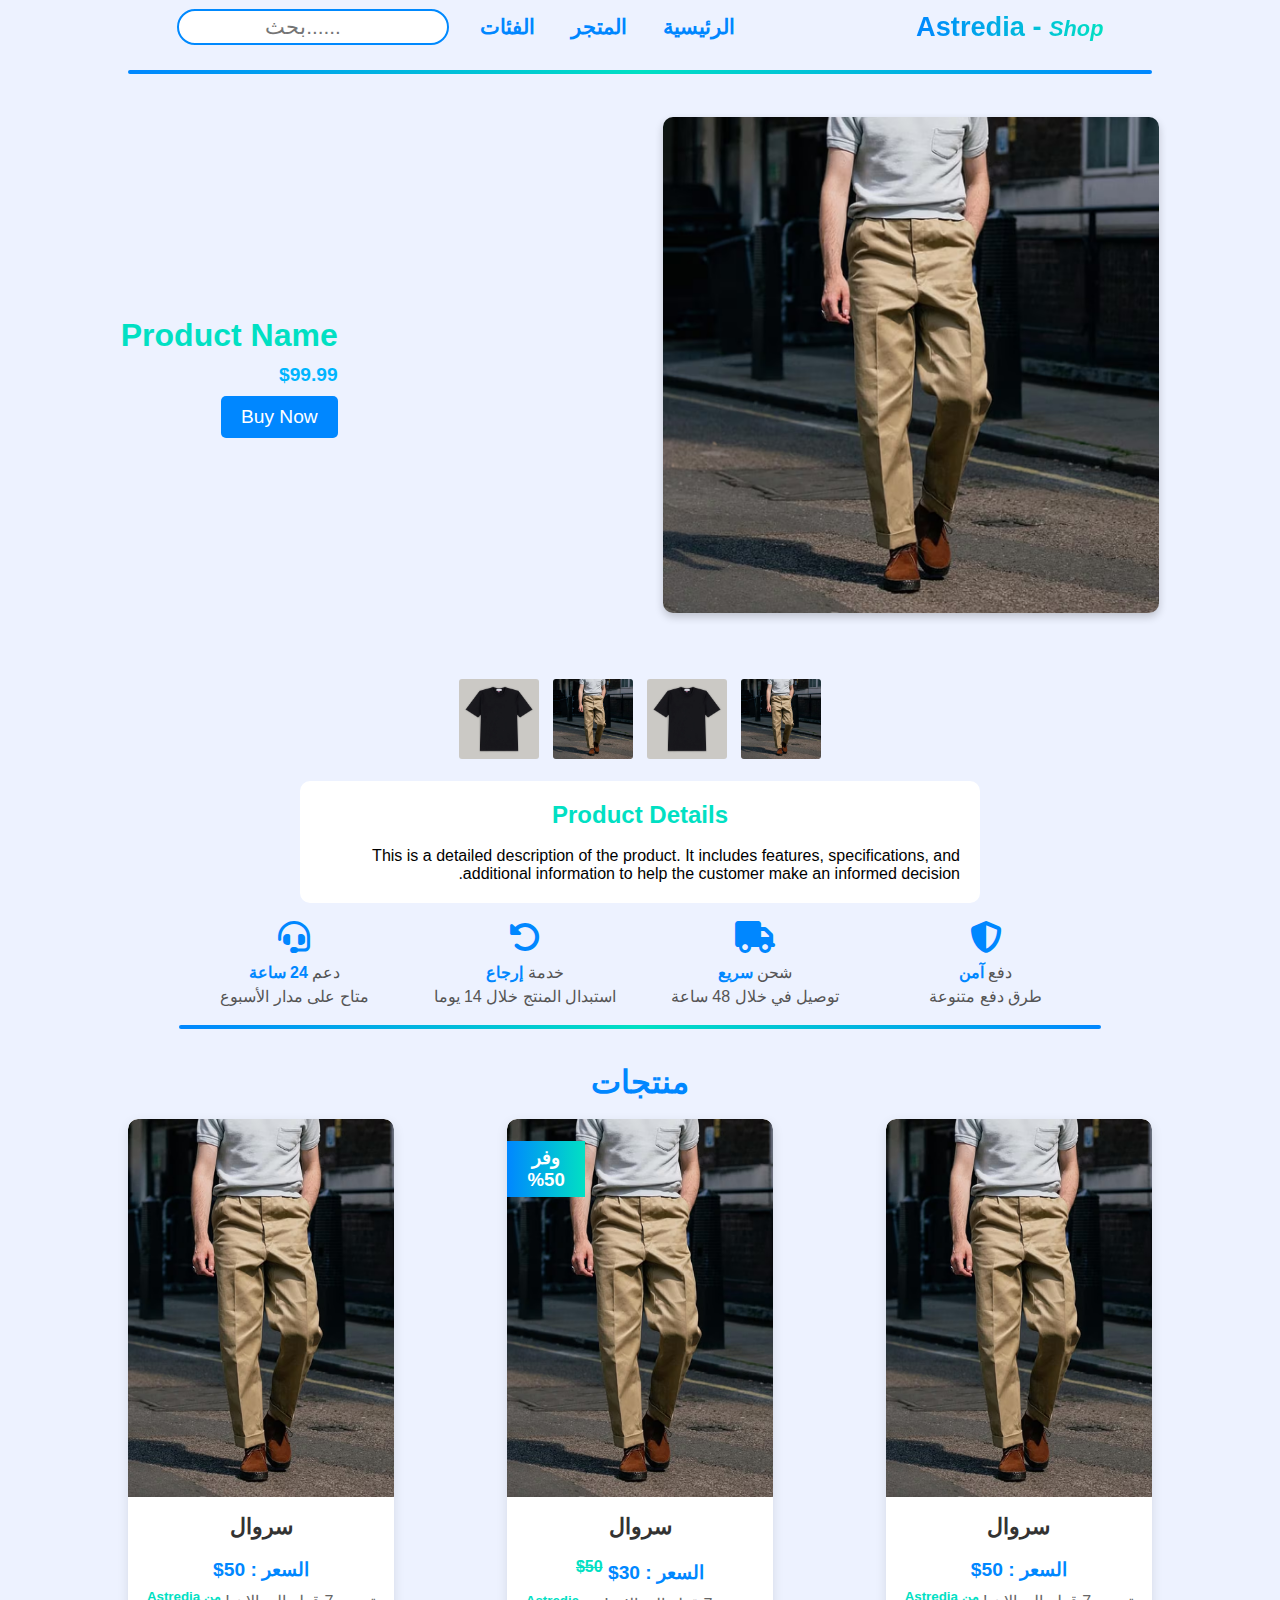
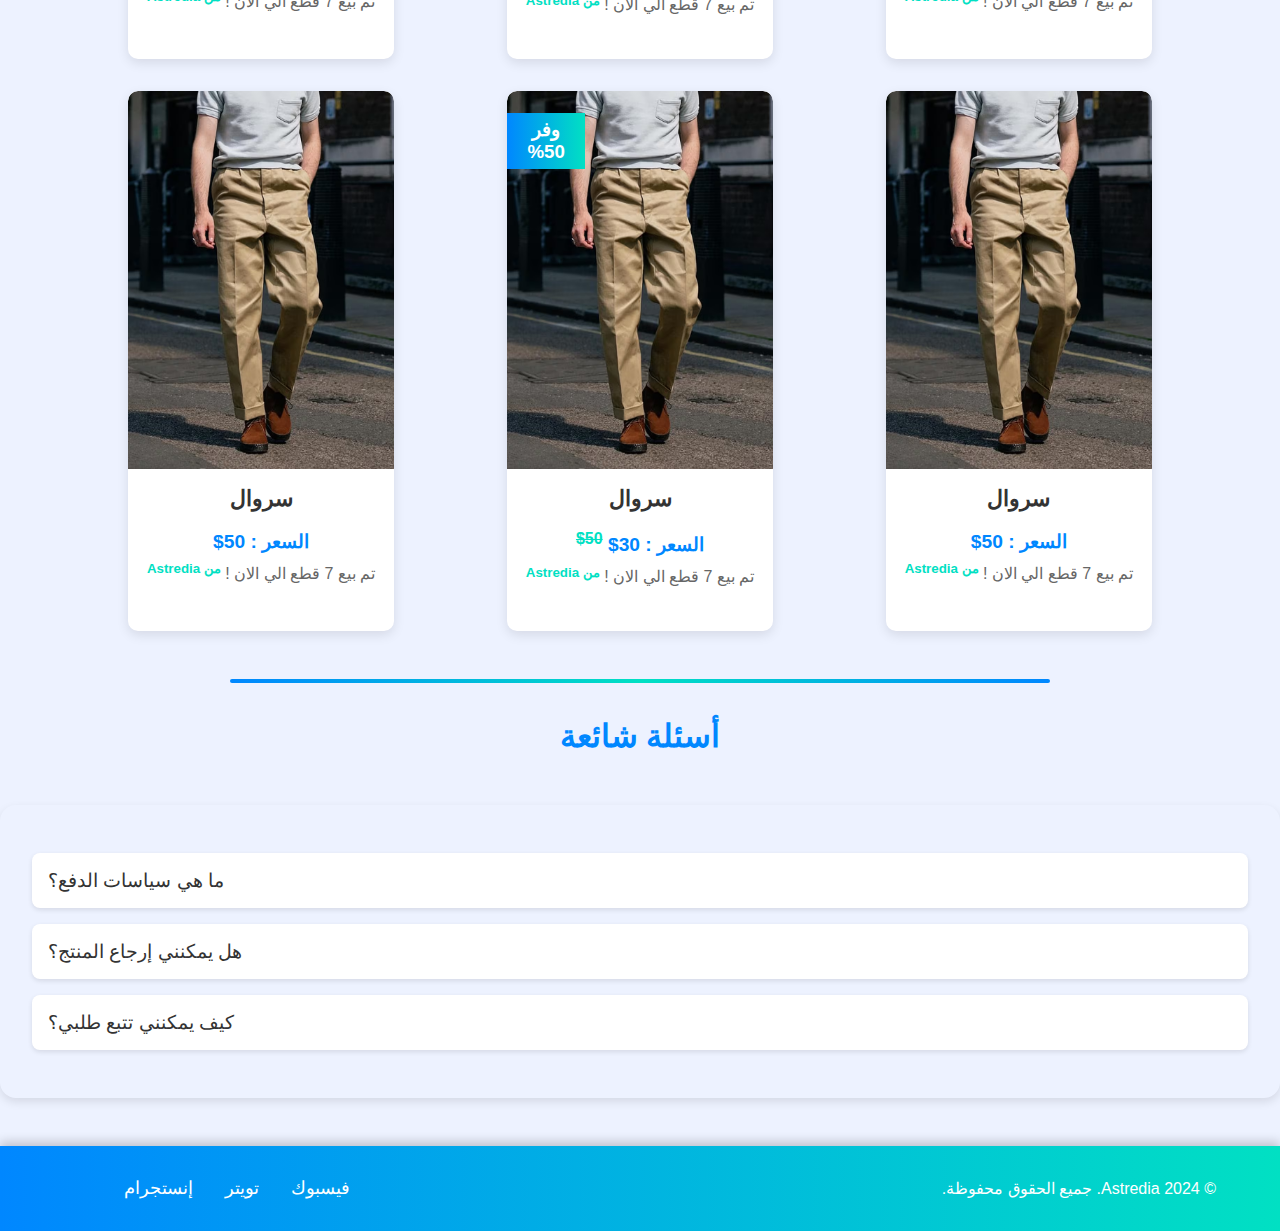
==== pages/product.html @ 1df5eb30 "no thing yet" ====
<!DOCTYPE html>
<html lang="en">

<head>
    <meta charset="UTF-8">
    <meta name="viewport" content="width=device-width, initial-scale=1.0">
    <title>Astredia - الرئيسية</title>
    <link rel="stylesheet" href="../css/product.css">
    <link rel="stylesheet" href="../css/styles.css">
    <link rel="shortcut icon" href="../imgs/logo.png" type="image/x-icon">
    <link rel="stylesheet" href="../lib/awesome/css/all.min.css">
    <style>
        .container {
            position: relative;
            width: 100%;
            height: 400px;
            background-image: url('imgs/hero/1.jpg');
            /* استبدل الرابط بصورة خاصة بك */
            background-size: cover;
            background-position: center;
        }

        .overlay {
            position: absolute;
            top: 0;
            left: 0;
            right: 0;
            bottom: 0;
            background-color: rgba(0, 0, 0, 0.5);
            /* تغطية داكنة لإظهار النص */
            display: flex;
            justify-content: center;
            align-items: center;
            text-align: center;
            color: white;
        }

        .content {
            max-width: 80%;
        }

        .content h2 {
            font-size: 2rem;
            margin-bottom: 1rem;
            font-weight: bold;
        }

        .content p {
            font-size: 1rem;
            margin-bottom: 1.5rem;
        }

        .btn-shop {
            padding: 12px 30px;
            background-color: #0087ff;
            color: white;
            text-transform: uppercase;
            font-weight: 600;
            border: none;
            border-radius: 25px;
            cursor: pointer;
            transition: background-color 0.3s ease;
        }

        .btn-shop:hover {
            background-color: #01e0c3;
        }

        /* Responsive for smaller screens */
        @media (max-width: 768px) {
            .container {
                height: 300px;
                margin-top: 40px;
            }

            .content h2 {
                font-size: 1.5rem;
            }

            .content p {
                font-size: 0.9rem;
            }
        }
    </style>
</head>

<body>
    <section class="nav-bar">
        <div class="logo-header">
            <h1 class="primary-text"><b>Astredia</b> - <i><span>Shop</span></i></h1>
        </div>
        <div class="nav-links">
            <ul>
                <li><a href="#"><b>الرئيسية</b></a></li>
                <li><a href="#"><b>المتجر</b></a></li>
                <li class="li-category">
                    <a href="#categories"><b>الفئات</b></a>
                    <ul class="dropdown">
                        <li><a href="#">رجال</a></li>
                        <li><a href="#">نساء</a></li>
                    </ul>
                </li>
            </ul>
            <form action="#" method="get">
                <input type="search" name="search" class="search" placeholder="بحث......">
            </form>
        </div>
        <hr class="hr-header">
    </section>
    <br>


    <section class="product-page">
        <!-- Hero Section -->
        <div class="hero-section">
            <div class="main-image-container">
                <img src="stores/Astredia/1.avif" alt="Main Product Image" class="main-image" />
            </div>
            <div class="product-info">
                <h1 class="product-title">Product Name</h1>
                <p class="product-price">$99.99</p>
                <button class="buy-now-btn">Buy Now</button>
            </div>
        </div>

        <section class="product-gallery">

            <div class="thumbnail-container">
                <img src="stores/Astredia/1.avif" alt="Thumbnail 1" class="thumbnail" />
                <img src="stores/Astredia/2.webp" alt="Thumbnail 2" class="thumbnail" />
                <img src="stores/Astredia/1.avif" alt="Thumbnail 3" class="thumbnail" />
                <img src="stores/Astredia/2.webp" alt="Thumbnail 4" class="thumbnail" />
            </div>
        </section>

        <!-- Details Section -->
        <div class="details-section">
            <h2>Product Details</h2>
            <br>
            <p>
                This is a detailed description of the product. It includes features,
                specifications, and additional information to help the customer make an
                informed decision.
            </p>
        </div>

    </section>


    <br>

    <section class="features-bar">
        <div class="feature-item">
            <i class="fas fa-headset"></i>
            <p>دعم <strong>24 ساعة</strong><br>متاح على مدار الأسبوع </p>
        </div>
        <div class="feature-item">
            <i class="fas fa-undo-alt"></i>
            <p>خدمة <strong>إرجاع </strong><br>استبدال المنتج خلال 14 يوما </p>
        </div>
        <div class="feature-item">
            <i class="fas fa-truck"></i>
            <p>شحن <strong>سريع</strong><br>توصيل في خلال 48 ساعة</p>
        </div>
        <div class="feature-item">
            <i class="fas fa-shield-alt"></i>
            <p>دفع <strong>آمن</strong><br>طرق دفع متنوعة </p>
        </div>
        <br>
        <hr class="hr-header">
    </section>
    <br>
    <div class="heading">
        <h1 class="secondary-text">منتجات</h1>
    </div>
    <br>

    <section class="products">
        <div class="product">
            <div class="product-img">
                <img src="stores/Astredia/1.avif" alt="" srcset="">
            </div>
            <div class="product-detiles">
                <h2><a href="#">سروال</a></h2>
                <br>
                <h3>السعر : 50$</h3>
                <p>تم بيع 7 قطع الي الان ! <strong><sup><a href="#">من Astredia</a></sup></strong></p>
            </div>
        </div>
        <div class="product">
            <div class="product-img">
                <div class="discount">
                    <h3>وفر 50%</h3>
                </div>
                <img src="stores/Astredia/1.avif" alt="" srcset="">
            </div>
            <div class="product-detiles">
                <h2><a href="">سروال</a></h2>
                <br>
                <h3>السعر : 30$ <sup><del>50$</del></sup></h3>
                <p>تم بيع 7 قطع الي الان ! <strong><sup><a href="#">من Astredia</a></sup></strong></p>
            </div>
        </div>
        <div class="product">
            <div class="product-img">
                <img src="stores/Astredia/1.avif" alt="" srcset="">
            </div>
            <div class="product-detiles">
                <h2><a href="">سروال</a></h2>
                <br>
                <h3>السعر : 50$</h3>
                <p>تم بيع 7 قطع الي الان ! <strong><sup><a href="#">من Astredia</a></sup></strong></p>
            </div>
        </div>
        <div class="product">
            <div class="product-img">
                <img src="stores/Astredia/1.avif" alt="" srcset="">
            </div>
            <div class="product-detiles">
                <h2><a href="">سروال</a></h2>
                <br>
                <h3>السعر : 50$</h3>
                <p>تم بيع 7 قطع الي الان ! <strong><sup><a href="#">من Astredia</a></sup></strong></p>
            </div>
        </div>
        <div class="product">
            <div class="product-img">
                <div class="discount">
                    <h3>وفر 50%</h3>
                </div>
                <img src="stores/Astredia/1.avif" alt="" srcset="">
            </div>
            <div class="product-detiles">
                <h2><a href="">سروال</a></h2>
                <br>
                <h3>السعر : 30$ <sup><del>50$</del></sup></h3>
                <p>تم بيع 7 قطع الي الان ! <strong><sup><a href="#">من Astredia</a></sup></strong></p>
            </div>
        </div>
        <div class="product">
            <div class="product-img">
                <img src="stores/Astredia/1.avif" alt="" srcset="">
            </div>
            <div class="product-detiles">
                <h2><a href="">سروال</a></h2>
                <br>
                <h3>السعر : 50$</h3>
                <p>تم بيع 7 قطع الي الان ! <strong><sup><a href="#">من Astredia</a></sup></strong></p>
            </div>
        </div>
        <hr class="hr-header">
    </section>
    <br>
    <div class="heading">
        <h1 class="secondary-text">أسئلة شائعة</h1>
    </div>
    <br>

    <section class="faq-section">
        <div class="faq-item">
            <button class="faq-question">ما هي سياسات الدفع؟</button>
            <div class="faq-answer">
                <p>نقبل الدفع عبر بطاقات الائتمان، والتحويلات المصرفية، وخدمات الدفع عبر الإنترنت مثل PayPal.</p>
            </div>
        </div>
        <div class="faq-item">
            <button class="faq-question">هل يمكنني إرجاع المنتج؟</button>
            <div class="faq-answer">
                <p>نعم، يمكنك إرجاع المنتج خلال 30 يومًا من تاريخ الشراء بشرط أن يكون في حالته الأصلية.</p>
            </div>
        </div>
        <div class="faq-item">
            <button class="faq-question">كيف يمكنني تتبع طلبي؟</button>
            <div class="faq-answer">
                <p>يمكنك تتبع طلبك من خلال الرابط الذي سيتم إرساله إليك عبر البريد الإلكتروني بعد الشحن.</p>
            </div>
        </div>
    </section>

    <footer class="footer">
        <div class="footer-content">
            <div class="footer-left">
                <p>&copy; 2024 Astredia. جميع الحقوق محفوظة.</p>
            </div>
            <div class="footer-right">
                <a href="#" class="social-icon">فيسبوك</a>
                <a href="#" class="social-icon">تويتر</a>
                <a href="#" class="social-icon">إنستجرام</a>
            </div>
        </div>
    </footer>
    <script>
        // Select main image and thumbnails
        const mainImage = document.querySelector('.main-image');
        const thumbnails = document.querySelectorAll('.thumbnail');

        // Add click event to each thumbnail
        thumbnails.forEach((thumbnail) => {
            thumbnail.addEventListener('click', () => {
                // Update main image source
                mainImage.src = thumbnail.src;

                // Remove active class from all thumbnails
                thumbnails.forEach((thumb) => thumb.classList.remove('active'));

                // Add active class to the clicked thumbnail
                thumbnail.classList.add('active');
            });
        });
    </script>

    <script>

        // JavaScript to toggle the FAQ answers
        const faqQuestions = document.querySelectorAll('.faq-question');

        faqQuestions.forEach(question => {
            question.addEventListener('click', function () {
                const answer = this.nextElementSibling;
                answer.style.display = answer.style.display === 'block' ? 'none' : 'block';
            });
        });

    </script>
</body>

</html>
---- css/product.css ----
/* Hero Section */
.hero-section {
    display: flex;
    justify-content: space-around;
    align-items: center;
    padding: 20px;
    /* background-color: #01e0c3; */
    color: #fff;
    align-content: center;
    margin-top: 25px;
}

.product-main-image {
    max-width: 30%;
    border-radius: 10px;
}

.product-info {
    max-width: 40%;
}

.product-title {
    font-size: 2em;
    margin: 0;
    color: #01e0c3;
}

.product-price {
    font-size: 1.2em;
    font-weight: bold;
    margin: 10px 0;
    color: #00b5fe;
}

.buy-now-btn {
    background-color: #0087ff;
    color: #fff;
    border: none;
    padding: 10px 20px;
    font-size: 1.2em;
    border-radius: 5px;
    cursor: pointer;
    transition: background-color 0.3s;
}

.buy-now-btn:hover {
    background-color: #005bb5;
}

/* Details Section */
.details-section {
    padding: 20px;
    background-color: #fff;
    margin: 0 auto;
    border-radius: 10px;
    /* box-shadow: 0 4px 8px rgba(0, 0, 0, 0.1); */
    width: 50%;
    /* text-align: center; */
    display: flex;
    flex-direction: column;
    flex-wrap: nowrap;
    justify-content: center;
    align-items: center;
}

.details-section h2 {
    color: #01e0c3;
}

/* Reviews Section */
.reviews-section {
    padding: 20px;
    background-color: #fff;
    margin: 20px 0;
    border-radius: 10px;
    box-shadow: 0 4px 8px rgba(0, 0, 0, 0.1);
}

.reviews-section h2 {
    color: #0087ff;
}

.review {
    margin-bottom: 10px;
}

.review span {
    display: block;
    font-size: 0.9em;
    color: #666;
}

/* Related Products Section */
.related-products-section {
    padding: 20px;
    background-color: #01e0c3;
    border-radius: 10px;
    display: flex;
    justify-content: space-around;
}

.related-product {
    text-align: center;
}

.related-product img {
    max-width: 100px;
    border-radius: 10px;
}

.related-product p {
    margin-top: 10px;
    color: #fff;
}


/* Product Gallery */
.product-gallery {
    max-width: 800px;
    margin: 20px auto;
    text-align: center;
  }
  
  .main-image-container {
    position: relative;
    margin-bottom: 20px;
    width: 50%;
  }
  
  .main-image {
    max-width: 80%;
    border-radius: 10px;
    box-shadow: 0 4px 8px rgba(0, 0, 0, 0.2);
  }
  
  .thumbnail-container {
    display: flex;
    justify-content: center;
    gap: 10px;
  }
  
  .thumbnail {
    width: 80px;
    height: 80px;
    border-radius: 5px;
    border: 2px solid transparent;
    cursor: pointer;
    transition: transform 0.3s, border-color 0.3s;
  }
  
  .thumbnail:hover {
    transform: scale(1.1);
    border-color: #0087ff;
  }
  
  .thumbnail.active {
    border-color: #01e0c3;
    transform: scale(1.1);
  }
---- css/styles.css ----
/******* My codes **********/

.primary-text {
    background: linear-gradient(to right, #0087ff, #01e0c3);
    font-size: 1.7em;
    -webkit-background-clip: text;
    -webkit-text-fill-color: transparent;
}

.secondary-text {
    color: #0087ff;
    font-size: 2rem;
    letter-spacing: 10px;
    -webkit-text-stroke-width: thin#0087ff;
}

.a-text {
    color: #0087ff;
    text-decoration: none;
    transition: .4s;
}

.a-text:hover {
    color: #01e0c3;
    text-decoration: none;
    transition: .4s;
}

.a-text a {
    color: #0087ff;
    text-decoration: none;
    transition: .4s;
}

.a-text a:hover {
    color: #01e0c3;
    text-decoration: none;
    transition: .4s;
}

.ul {
    list-style-type: none;
    display: flex;
    direction: rtl;
    /* للتأكد من أن القوائم تظهر من اليمين لليسار */
}

.ul li {
    padding: 0.5vh;
    display: flex;
    align-items: center;
    margin-left: 3vh;
}

.heading {
    text-align: center;
}

@keyframes start {
    0% {
        transform: scale(0);
    }

    50% {
        transform: scale(1.5);
    }

    100% {
        transform: scale(1);
    }
}

.anime-start {
    animation: start 2s;
    /* اسم الحركة والمدة */
}

/******* Contener *****/
* {
    padding: 0;
    margin: 0;
}

body {
    background: #edf2ff;
    font-family: 'Cairo', sans-serif;
    direction: rtl;
    /* يجعل جميع النصوص من اليمين لليسار */

}

.container {
    position: relative;
    width: 100%;
    height: 400px;
    background-image: url('../imgs/hero/1.jpg');
    /* استبدل الرابط بصورة خاصة بك */
    background-size: cover;
    background-position: center;
}

.overlay {
    position: absolute;
    top: 0;
    left: 0;
    right: 0;
    bottom: 0;
    background-color: rgba(0, 0, 0, 0.5);
    /* تغطية داكنة لإظهار النص */
    display: flex;
    justify-content: center;
    align-items: center;
    text-align: center;
    color: white;
}

.content {
    max-width: 80%;
}

.content h2 {
    font-size: 2rem;
    margin-bottom: 1rem;
    font-weight: bold;
}

.content p {
    font-size: 1rem;
    margin-bottom: 1.5rem;
}

.btn-shop {
    padding: 12px 30px;
    background-color: #0087ff;
    color: white;
    text-transform: uppercase;
    font-weight: 600;
    border: none;
    border-radius: 25px;
    cursor: pointer;
    transition: background-color 0.3s ease;
}

.btn-shop:hover {
    background-color: #01e0c3;
}

/************* Nav Bar *********/

.nav-bar {
    width: 100%;
    height: 6vh;
    display: flex;
    flex-direction: row;
    flex-wrap: wrap;
    align-items: center;
    justify-content: space-evenly;

}

.nav-bar .logo-header h1 {
    background: linear-gradient(to right, #0087ff, #01e0c3);
    font-size: 1.7em;
    -webkit-background-clip: text;
    -webkit-text-fill-color: transparent;
}

.nav-bar .logo-header h1 span {
    font-size: 0.8em
}

.nav-links {
    display: flex;
    justify-content: center;
    position: relative;
    width: auto;
    height: 6vh;
    direction: rtl;
    font-size: 1.3rem;
    align-items: center;
}

input.search {
    border: 2px solid #0089fe;
    height: 4vh;
    width: 100%;
    font-size: 1.3rem;
    text-align: center;
    direction: ltr;
    border-radius: 20px;
}

.nav-links ul {
    list-style: none;
    display: flex;
}

.nav-links ul li {
    padding: 0.5vh;
    display: flex;
    align-items: center;
    margin-left: 3vh;
}

.nav-links ul li a {
    color: #0087ff;
    text-decoration: none;
    transition: .4s;
    direction: rtl;
    /* نص من اليمين لليسار */
}

.nav-links ul li a:hover {
    color: #01e0c3;
    text-decoration: none;
    transition: .4s;
}

.nav-links ul .dropdown {
    display: none;
    position: absolute;
    top: 90%;
    /* left: 0; */
    background-color: #ffffff;
    box-shadow: 0 4px 8px rgba(0, 0, 0, 0.1);
    padding: 0.5rem 0;
    z-index: 100;
    transition: .4s;

}

.nav-links ul .dropdown li {
    margin: 0;
    padding: 0.5rem 1rem;
    white-space: nowrap;
}

.nav-links ul .dropdown li a {
    color: #0087ff;
    font-size: 1rem;
}

.nav-links ul .dropdown li a:hover {
    color: #01e0c3;
}

.nav-links ul li:hover .dropdown {
    display: block;
    transition: .4s;
}

.hr-header {
    width: 80%;
    border: none;
    /* إزالة الشكل الافتراضي */
    height: 4px;
    /* ضبط ارتفاع الخط */
    background: linear-gradient(to right, #0087ff, #01e0c3, #0087ff);
    /* إضافة التدرج اللوني */
    border-radius: 2px;
    /* جعل الحواف مستديرة */
    margin: 1rem auto;
}



/************* Hero *********/

.hero {
    width: 70%;
    /* زيادة عرض القسم لتحسين التناسق */
    height: 60vh;
    /* ارتفاع أفضل للمظهر */
    background: #f5f5f5;
    /* لون خلفية خفيف لتحسين التباين */
    display: flex;
    gap: 1rem;
    /* مسافة بين الصور */
    margin: 10px auto;
    /* توسيط القسم */
    align-items: stretch;
    /* جميع العناصر بنفس الارتفاع */
}

/* الصورة الأولى */
.hero-item.hero-large {
    flex: 0 0 45%;
    /* تأخذ 45% من العرض */
    height: 100%;
    /* ارتفاع العنصر بالكامل */
    overflow: hidden;
    /* إخفاء أي جزء زائد من الصورة */
    border-radius: 8px;
    /* زوايا مستديرة */
    box-shadow: 0 4px 8px rgba(0, 0, 0, 0.1);
    /* ظل خفيف */
}

.hero-item.hero-large img {
    width: 100%;
    height: 100%;
    object-fit: cover;
    /* تغطية العنصر بدون تشويه */
}

/* الصور الصغيرة */
.hero-item.hero-small {
    flex: 0 0 55%;
    /* تأخذ 55% من العرض */
    display: flex;
    flex-direction: column;
    justify-content: space-between;
    gap: 1rem;
    /* مسافة بين الصور */
}

.hero-item.hero-small .small-img {
    flex: 1;
    /* كل صورة تأخذ نفس الحجم */
    overflow: hidden;
    border-radius: 8px;
    box-shadow: 0 4px 8px rgba(0, 0, 0, 0.1);
    /* ظل خفيف */
}

.hero-item.hero-small img {
    width: 100%;
    height: 100%;
    object-fit: cover;
    transition: transform 0.3s ease;
    /* تأثير عند التمرير */
}

.hero-item.hero-small img:hover {
    transform: scale(1.05);
    /* تكبير بسيط عند التمرير */
}


/************* Our Advantages *********/

.features-bar {
    width: 90%;
    display: flex;
    flex-direction: row-reverse;
    flex-wrap: wrap;
    justify-content: center;
    align-items: center;
    margin: 0 auto;
}

.feature-item {
    text-align: center;
    width: 20%;
    /* ضبط العرض النسبي لكل ميزة */
    color: #333;
    font-family: 'Cairo', sans-serif;
}

.feature-item i {
    font-size: 2rem;
    /* حجم الأيقونة */
    color: #0087ff;
    margin-bottom: 0.5rem;
}

.feature-item p {
    font-size: 1rem;
    color: #555;
    line-height: 1.5;
}

.feature-item strong {
    color: #0087ff;
}

/************* Categories *********/
.categories-bar {
    width: 90%;
    display: flex;
    flex-direction: row;
    flex-wrap: wrap;
    justify-content: space-evenly;
    align-items: center;
    margin: 0 auto;
    padding: 2rem 0;
}

.category-item {
    width: 15%;
    position: relative;
    text-decoration: none;
    display: flex;
    flex-direction: column;
    align-items: center;
    margin-bottom: 2rem;
    transition: transform 0.3s ease, box-shadow 0.3s ease;
}

.category-item:hover img {
    transform: scale(1.2);
    /* تكبير العنصر عند التحويم */
}

.categories-bar img {
    width: 100%;
    height: 40vh;
    border-radius: 14px;
    object-fit: cover;
    transition: transform 0.3s ease;
}

.category-item h3 {
    font-size: 1.5rem;
    margin-top: 1rem;
    text-decoration: none;

    text-align: center;
}

/************* Products *********/

.products {
    width: 80%;
    display: flex;
    flex-direction: row;
    flex-wrap: wrap;
    align-content: flex-start;
    justify-content: space-between;
    margin: 0 auto;
}

.product {
    width: 26%;
    position: relative;
    height: 60vh;
    /* زيادة الارتفاع ليشمل تفاصيل المنتج */
    margin-bottom: 2rem;
    /* إضافة تباعد بين المنتجات */
    background-color: #fff;
    /* لون خلفية أبيض */
    border-radius: 10px;
    /* حواف مستديرة */
    box-shadow: 0 4px 12px rgba(0, 0, 0, 0.1);
    /* تأثير الظلال */
    transition: transform 0.3s ease, box-shadow 0.3s ease;
    /* تأثير عند التحويم */
    overflow-x: overlay;
}

.product:hover {
    transform: translateY(-10px);
    /* تحريك خفيف عند التحويم */
    box-shadow: 0 6px 20px rgba(0, 0, 0, 0.2);
    /* زيادة الظلال عند التحويم */
}

.product-img {
    width: 100%;
    height: 70%;
    /* تعديل الارتفاع ليناسب الصورة */
    border-top-left-radius: 10px;
    border-top-right-radius: 10px;
    overflow: hidden;
}

.product-img img {
    width: 100%;
    height: 100%;
    object-fit: cover;
    /* يجعل الصورة تغطي العنصر بشكل متناسق */
}

.product-detiles {
    padding: 1rem;
    text-align: center;
}

.product-detiles h2 {
    font-size: 1.4rem;
    color: #333;
    font-weight: bold;
}

.product-detiles h2 a {
    font-size: 1.4rem;
    color: #333;
    font-weight: bold;
    text-decoration: none;
}

.product-detiles h3 {
    font-size: 1.2rem;
    color: #0087ff;
}

.product-detiles p {
    font-size: 1rem;
    color: #666;
    margin-top: 0.5rem;
}

.product-detiles strong {
    color: #01e0c3;
}

.product-detiles strong a {
    color: #01e0c3;
    text-decoration: none;
}

.discount {
    position: absolute;
    color: white;
    top: 4%;
    left: 0%;
    background: linear-gradient(to right, #0087ff, #01e0c3);
    width: 25%;
    text-align: end;
    padding: 6px;
}

del {
    color: #01e0c3;
}

/************* posts *********/

.posts {
    width: 80%;
    display: flex;
    flex-direction: row;
    flex-wrap: wrap;
    align-content: flex-start;
    justify-content: space-between;
    margin: 0 auto;
}

.post {
    width: 26%;
    position: relative;
    height: 60vh;
    /* زيادة الارتفاع ليشمل تفاصيل المنتج */
    margin-bottom: 2rem;
    /* إضافة تباعد بين المنتجات */
    background-color: #fff;
    /* لون خلفية أبيض */
    border-radius: 10px;
    /* حواف مستديرة */
    box-shadow: 0 4px 12px rgba(0, 0, 0, 0.1);
    /* تأثير الظلال */
    transition: transform 0.3s ease, box-shadow 0.3s ease;
    /* تأثير عند التحويم */
}

.post:hover {
    transform: translateY(-10px);
    /* تحريك خفيف عند التحويم */
    box-shadow: 0 6px 20px rgba(0, 0, 0, 0.2);
    /* زيادة الظلال عند التحويم */
}

.post-img {
    width: 100%;
    height: 70%;
    /* تعديل الارتفاع ليناسب الصورة */
    border-top-left-radius: 10px;
    border-top-right-radius: 10px;
    overflow: hidden;
}

.post-img img {
    width: 100%;
    height: 100%;
    object-fit: cover;
    /* يجعل الصورة تغطي العنصر بشكل متناسق */
}

.post-detiles {
    padding: 1rem;
    text-align: center;
}

.post-detiles h2 {
    font-size: 1.4rem;
    color: #333;
    font-weight: bold;
}


.post-detiles p {
    font-size: 1rem;
    color: #666;
    margin-top: 0.5rem;
}



.discount {
    position: absolute;
    color: white;
    top: 4%;
    left: 0%;
    background: linear-gradient(to right, #0087ff, #01e0c3);
    width: 25%;
    text-align: center;
    padding: 6px;
}



/************* FAQ *********/
.reviews-section {
    background-color: #f9f9f9;
    padding: 3rem;
    border-radius: 1rem;
    box-shadow: 0 4px 10px rgba(0, 0, 0, 0.1);
    margin: 2rem 0;
}

.reviews-title {
    font-size: 2.5rem;
    color: #333;
    margin-bottom: 1.5rem;
    text-align: center;
}

.review-item {
    background-color: #fff;
    padding: 1.5rem;
    margin-bottom: 1.5rem;
    border-radius: 0.5rem;
    box-shadow: 0 2px 5px rgba(0, 0, 0, 0.1);
}

.review-header {
    display: flex;
    align-items: center;
    justify-content: space-between;
    margin-bottom: 1rem;
}

.review-stars {
    color: #FFD700;
    /* اللون الذهبي للنجوم */
}

.star {
    font-size: 1.5rem;
}

.review-name {
    font-size: 1.2rem;
    color: #333;
    font-weight: bold;
}

.review-content {
    font-size: 1rem;
    color: #555;
}

.review-content p {
    margin: 0;
}

/************* FAQ *********/

.faq-section {
    padding: 2rem;
    border-radius: 1rem;
    margin: 2rem 0;
    box-shadow: 0 4px 10px rgba(0, 0, 0, 0.1);
}

.faq-item {
    margin: 1rem 0;
}

.faq-question {
    width: 100%;
    text-align: left;
    padding: 1rem;
    font-size: 1.2rem;
    background-color: #fff;
    color: #333;
    border: none;
    cursor: pointer;
    border-radius: 0.5rem;
    box-shadow: 0 2px 5px rgba(0, 0, 0, 0.1);
    transition: background-color 0.3s;
}

.faq-question:hover {
    background-color: #f1f1f1;
}

.faq-answer {
    display: none;
    padding: 1rem;
    background-color: #f4f4f4;
    border-radius: 0.5rem;
    margin-top: 0.5rem;
}

.faq-answer p {
    color: #555;
}



/************* Footer *********/
.footer {
    background: linear-gradient(to right, #0087ff, #01e0c3);
    color: #fff;
    padding: 2rem 5%;
    text-align: center;
    position: relative;
    margin-top: 3rem;
    box-shadow: 0 -4px 10px rgba(0, 0, 0, 0.2);
}

.footer .footer-content {
    display: flex;
    justify-content: space-between;
    align-items: center;
    flex-wrap: wrap;
}

.footer-left {
    font-size: 1rem;
}

.footer-right {
    display: flex;
    justify-content: center;
    width: 30%;
}

.social-icon {
    color: #fff;
    font-size: 1.1rem;
    margin: 0 1rem;
    text-decoration: none;
    transition: color 0.3s;
}

.social-icon:hover {
    color: #FFC270;
}

/************* Responsive Design *********/
/******* تحسين التصميم المتجاوب *********/
@media (max-width: 1024px) {
    .hero {
        flex-direction: column;
    }

    .product,
    .post {
        flex: 1 1 calc(50% - 1rem);
        max-width: calc(50% - 1rem);
    }

    .category-item,
    .feature-item {
        flex: 1 1 calc(33.33% - 1rem);
        max-width: calc(33.33% - 1rem);
    }
}

@media (max-width: 768px) {
    .container {
        height: 300px;
        margin-top: 40px;
    }

    .content h2 {
        font-size: 1.5rem;
    }

    .content p {
        font-size: 0.9rem;
    }

    .product,
    .post {
        flex: 1 1 100%;
        max-width: 45%;
    }

    .category-item,
    .feature-item {
        flex: 1 1 50%;
        max-width: 45%;
    }

    .footer-content {
        flex-direction: column;
        align-items: center;
    }
}

@media (max-width: 480px) {

    .category-item,
    .feature-item,
    .product,
    .post {
        flex: 1 1 100%;
        max-width: 100%;
    }
}
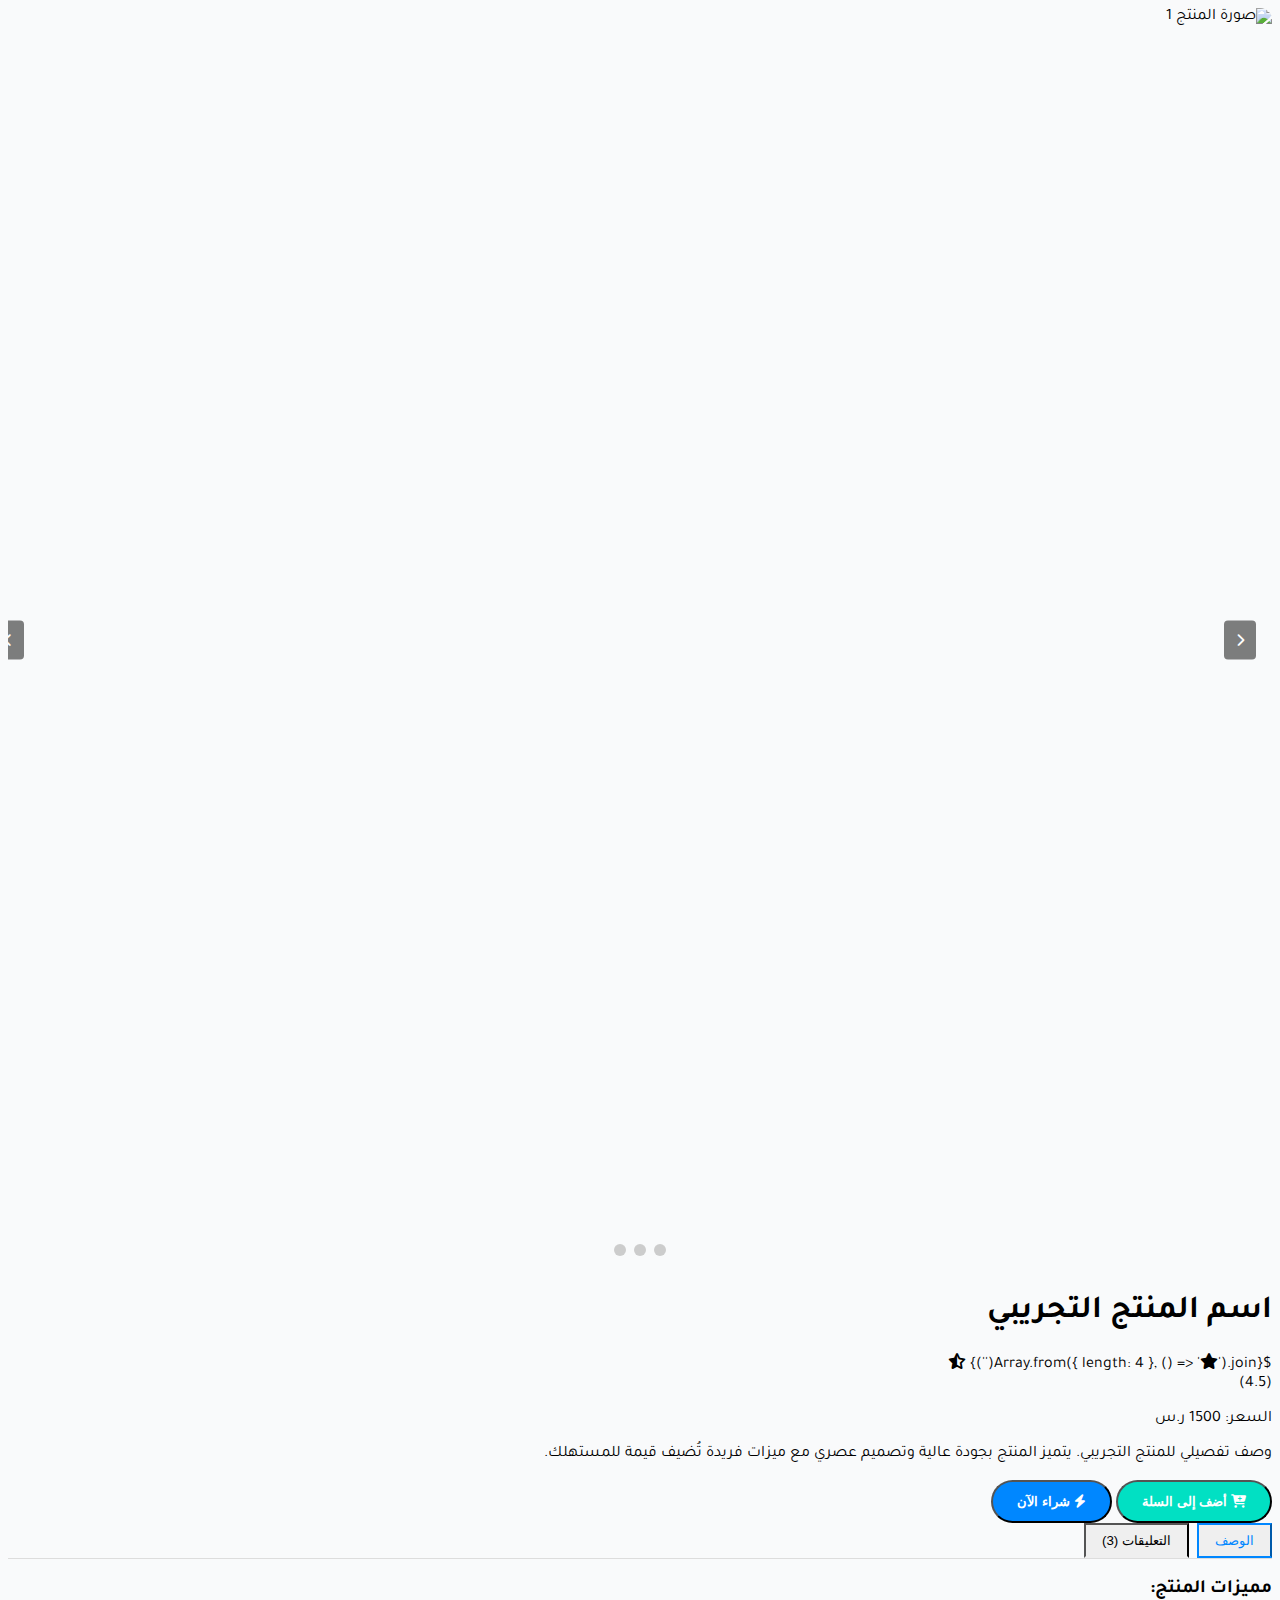
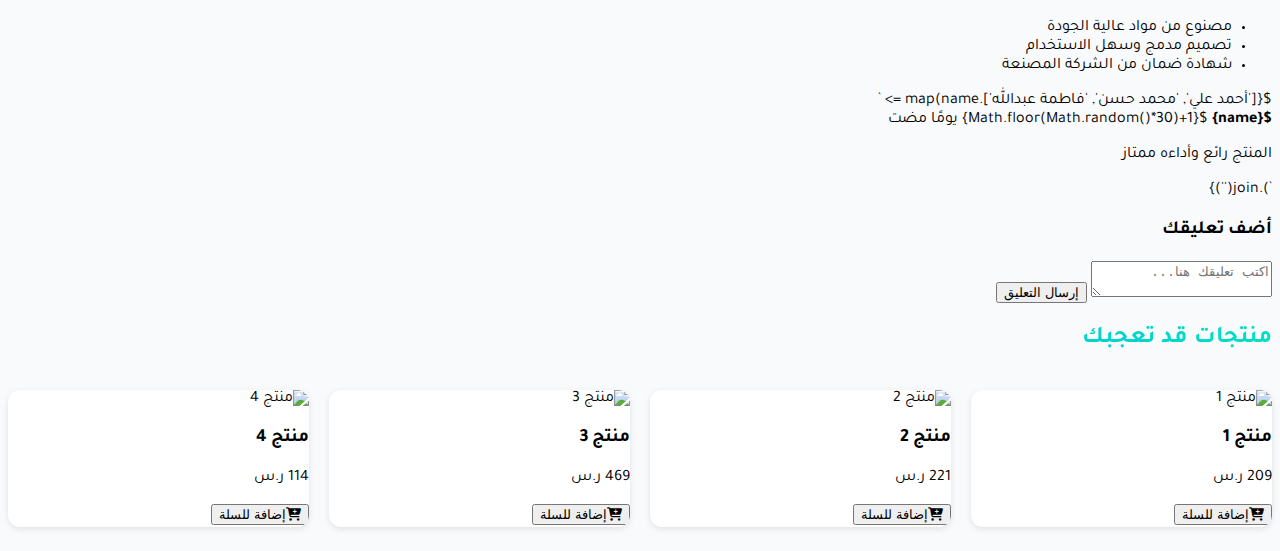
==== commit 25262c8b: "added some pages" ====
--- a/pages/product.html
+++ b/pages/product.html
@@ -1,327 +1,445 @@
 <!DOCTYPE html>
-<html lang="en">
-
+<html lang="ar" dir="rtl">
 <head>
-    <meta charset="UTF-8">
-    <meta name="viewport" content="width=device-width, initial-scale=1.0">
-    <title>Astredia - الرئيسية</title>
-    <link rel="stylesheet" href="../css/product.css">
-    <link rel="stylesheet" href="../css/styles.css">
-    <link rel="shortcut icon" href="../imgs/logo.png" type="image/x-icon">
-    <link rel="stylesheet" href="../lib/awesome/css/all.min.css">
-    <style>
-        .container {
-            position: relative;
-            width: 100%;
-            height: 400px;
-            background-image: url('imgs/hero/1.jpg');
-            /* استبدل الرابط بصورة خاصة بك */
-            background-size: cover;
-            background-position: center;
-        }
-
-        .overlay {
-            position: absolute;
-            top: 0;
-            left: 0;
-            right: 0;
-            bottom: 0;
-            background-color: rgba(0, 0, 0, 0.5);
-            /* تغطية داكنة لإظهار النص */
-            display: flex;
-            justify-content: center;
-            align-items: center;
-            text-align: center;
-            color: white;
-        }
-
-        .content {
-            max-width: 80%;
-        }
-
-        .content h2 {
-            font-size: 2rem;
-            margin-bottom: 1rem;
-            font-weight: bold;
-        }
-
-        .content p {
-            font-size: 1rem;
-            margin-bottom: 1.5rem;
-        }
-
-        .btn-shop {
-            padding: 12px 30px;
-            background-color: #0087ff;
-            color: white;
-            text-transform: uppercase;
-            font-weight: 600;
-            border: none;
-            border-radius: 25px;
-            cursor: pointer;
-            transition: background-color 0.3s ease;
-        }
-
-        .btn-shop:hover {
-            background-color: #01e0c3;
-        }
-
-        /* Responsive for smaller screens */
-        @media (max-width: 768px) {
-            .container {
-                height: 300px;
-                margin-top: 40px;
-            }
-
-            .content h2 {
-                font-size: 1.5rem;
-            }
-
-            .content p {
-                font-size: 0.9rem;
-            }
-        }
-    </style>
+  <meta charset="UTF-8">
+  <meta name="viewport" content="width=device-width, initial-scale=1.0">
+  <title>تفاصيل المنتج - متجر نكسا</title>
+  
+  <!-- الروابط الخارجية -->
+  <script src="https://cdn.tailwindcss.com"></script>
+  <link href="https://fonts.googleapis.com/css2?family=Tajawal:wght@300;400;500;700&display=swap" rel="stylesheet">
+  <link rel="stylesheet" href="https://cdnjs.cloudflare.com/ajax/libs/font-awesome/6.4.0/css/all.min.css">
+  <link rel="stylesheet" href="https://unpkg.com/aos@next/dist/aos.css" />
+  <script src="https://code.jquery.com/jquery-3.7.1.min.js"></script>
+  
+  <style>
+    :root {
+      --primary-color: #0087ff;
+      --secondary-color: #01e0c3;
+      --accent-color: #ffd700;
+    }
+    body {
+      font-family: 'Tajawal', sans-serif;
+      scroll-behavior: smooth;
+      background-color: #f9fafb;
+    }
+    .gradient-text {
+      background: linear-gradient(45deg, var(--primary-color), var(--secondary-color));
+      -webkit-background-clip: text;
+      -webkit-text-fill-color: transparent;
+    }
+    /* سلايدر الصور */
+    .slider-container {
+      position: relative;
+      overflow: hidden;
+      border-radius: 0.75rem;
+      aspect-ratio: 1/1;
+    }
+    .slider-images {
+      display: flex;
+      transition: transform 0.5s ease;
+      height: 100%;
+    }
+    .slider-images img {
+      min-width: 100%;
+      object-fit: cover;
+    }
+    .slider-nav {
+      position: absolute;
+      top: 50%;
+      width: 100%;
+      display: flex;
+      justify-content: space-between;
+      padding: 0 1rem;
+      transform: translateY(-50%);
+    }
+    .slider-nav button {
+      background: rgba(0, 0, 0, 0.5);
+      color: #fff;
+      border: none;
+      padding: 0.75rem;
+      cursor: pointer;
+      border-radius: 4px;
+    }
+    /* نقاط الدليل (الدوتس) */
+    .slider-dots {
+      position: absolute;
+      bottom: 1rem;
+      left: 50%;
+      transform: translateX(-50%);
+      display: flex;
+      gap: 0.5rem;
+    }
+    .slider-dots button {
+      width: 0.75rem;
+      height: 0.75rem;
+      border-radius: 50%;
+      background: #ccc;
+      border: none;
+      cursor: pointer;
+    }
+    .slider-dots button.active {
+      background: #fff;
+    }
+    /* تفاصيل المنتج */
+    .product-details {
+      padding: 1.5rem;
+    }
+    .product-details h1 {
+      font-size: 2rem;
+      font-weight: 700;
+      margin-bottom: 1rem;
+    }
+    .product-details .price {
+      font-size: 1.25rem;
+      font-weight: 700;
+      color: var(--primary-color);
+      margin-bottom: 1rem;
+    }
+    /* أزرار الإجراءات */
+    .action-btn {
+      padding: 0.75rem 1.5rem;
+      border-radius: 9999px;
+      font-weight: 600;
+      transition: background 0.3s ease;
+    }
+    .btn-quick {
+      background: var(--secondary-color);
+      color: #fff;
+    }
+    .btn-quick:hover {
+      background: #00c7ad;
+    }
+    .btn-buy {
+      background: var(--primary-color);
+      color: #fff;
+    }
+    .btn-buy:hover {
+      background: #0073d6;
+    }
+    /* تبويبات الوصف والتعليقات */
+    .tabs {
+      display: flex;
+      gap: 0.5rem;
+      border-bottom: 1px solid #ddd;
+    }
+    .tab-btn {
+      padding: 0.5rem 1rem;
+      border-bottom: 2px solid transparent;
+      cursor: pointer;
+      transition: border-color 0.3s ease;
+    }
+    .tab-btn.active {
+      border-color: var(--primary-color);
+      color: var(--primary-color);
+    }
+    .tab-content {
+      margin-top: 1rem;
+    }
+    /* قسم المنتجات الأخرى */
+    .products-grid {
+      display: grid;
+      grid-template-columns: repeat(auto-fit, minmax(250px, 1fr));
+      gap: 20px;
+      padding: 1rem 0;
+    }
+    .product-card {
+      background: #fff;
+      border-radius: 12px;
+      box-shadow: 0 2px 6px rgba(0,0,0,0.1);
+      overflow: hidden;
+      transition: transform 0.3s ease, box-shadow 0.3s ease;
+    }
+    .product-card:hover {
+      transform: scale(1.02);
+      box-shadow: 0 4px 12px rgba(0,0,0,0.15);
+    }
+    .product-card img {
+      width: 100%;
+      height: 200px;
+      object-fit: cover;
+    }
+    .product-card .details {
+      padding: 1rem;
+    }
+    .product-card .details h3 {
+      font-size: 1.125rem;
+      font-weight: 700;
+      margin-bottom: 0.5rem;
+    }
+    .product-card .details .price {
+      color: var(--primary-color);
+      font-weight: 700;
+      font-size: 1.125rem;
+    }
+    /* قسم التعليقات */
+    .comments-section {
+      margin-top: 2rem;
+    }
+    .comments-section h2 {
+      font-size: 1.75rem;
+      font-weight: 700;
+      margin-bottom: 1rem;
+    }
+    .comment {
+      border-bottom: 1px solid #eee;
+      padding: 1rem 0;
+    }
+    .comment:last-child {
+      border-bottom: none;
+    }
+    .comment p {
+      margin: 0.5rem 0;
+    }
+    .comment-form textarea {
+      width: 100%;
+      padding: 0.75rem;
+      border: 1px solid #ddd;
+      border-radius: 8px;
+      resize: vertical;
+    }
+    .comment-form button {
+      padding: 0.75rem;
+      border: 1px solid #ddd;
+      border-radius: 8px;
+      background: var(--primary-color);
+      color: #fff;
+      cursor: pointer;
+      transition: background 0.3s ease;
+    }
+    .comment-form button:hover {
+      background: #0073d6;
+    }
+  </style>
 </head>
-
-<body>
-    <section class="nav-bar">
-        <div class="logo-header">
-            <h1 class="primary-text"><b>Astredia</b> - <i><span>Shop</span></i></h1>
+<body class="bg-gray-50">
+  <!-- محتوى صفحة تفاصيل المنتج -->
+  <main class="pt-32 pb-12">
+    <div class="container mx-auto px-4">
+      <div class="bg-white rounded-xl shadow-lg overflow-hidden">
+        <div class="flex flex-col lg:flex-row">
+          <!-- قسم الصور (سلايدر الصور) -->
+          <div class="lg:w-1/2 p-4">
+            <div class="slider-container">
+              <div id="sliderImages" class="slider-images">
+                <img src="https://picsum.photos/600/600?random=1" loading="lazy" alt="صورة المنتج 1">
+                <img src="https://picsum.photos/600/600?random=2" loading="lazy" alt="صورة المنتج 2">
+                <img src="https://picsum.photos/600/600?random=3" loading="lazy" alt="صورة المنتج 3">
+              </div>
+              <div class="slider-nav absolute top-1/2 w-full flex justify-between px-4 -translate-y-1/2">
+                <button onclick="prevSlide()" aria-label="الصورة السابقة">
+                  <i class="fas fa-chevron-right"></i>
+                </button>
+                <button onclick="nextSlide()" aria-label="الصورة التالية">
+                  <i class="fas fa-chevron-left"></i>
+                </button>
+              </div>
+              <div class="slider-dots absolute bottom-4 left-1/2 -translate-x-1/2 flex gap-2">
+                <!-- نقاط الدليل سيتم توليدها بواسطة JS -->
+              </div>
+            </div>
+          </div>
+          <!-- تفاصيل المنتج -->
+          <div class="lg:w-1/2 p-6">
+            <h1 class="text-3xl font-bold mb-4">اسم المنتج التجريبي</h1>
+            <div class="flex items-center mb-4">
+              <div class="flex text-yellow-400">
+                ${Array.from({ length: 4 }, () => '<i class="fas fa-star"></i>').join('')}
+                <i class="fas fa-star-half-alt"></i>
+              </div>
+              <span class="text-gray-600 mr-2">(4.5)</span>
+            </div>
+            <p class="text-xl text-[#0087ff] font-bold mb-4">السعر: <span class="price">1500</span> ر.س</p>
+            <p class="text-gray-700 leading-relaxed mb-6">
+              وصف تفصيلي للمنتج التجريبي. يتميز المنتج بجودة عالية وتصميم عصري مع ميزات فريدة تُضيف قيمة للمستهلك.
+            </p>
+            <div class="flex flex-col sm:flex-row gap-4">
+              <button class="btn-quick action-btn bg-[#01e0c3] text-white hover:bg-[#00c7ad]">
+                <i class="fas fa-cart-plus mr-2"></i> أضف إلى السلة
+              </button>
+              <button class="btn-buy action-btn bg-[#0087ff] text-white hover:bg-[#0073d6]">
+                <i class="fas fa-bolt mr-2"></i> شراء الآن
+              </button>
+            </div>
+          </div>
         </div>
-        <div class="nav-links">
-            <ul>
-                <li><a href="#"><b>الرئيسية</b></a></li>
-                <li><a href="#"><b>المتجر</b></a></li>
-                <li class="li-category">
-                    <a href="#categories"><b>الفئات</b></a>
-                    <ul class="dropdown">
-                        <li><a href="#">رجال</a></li>
-                        <li><a href="#">نساء</a></li>
-                    </ul>
-                </li>
-            </ul>
-            <form action="#" method="get">
-                <input type="search" name="search" class="search" placeholder="بحث......">
+
+        <!-- تبويبات الوصف والتعليقات -->
+        <div class="p-6 mt-6 border-t">
+          <div class="tabs flex border-b gap-2">
+            <button class="tab-btn active px-4 py-2 border-b-2 transition-colors" data-tab="description" onclick="switchTab(event)">الوصف</button>
+            <button class="tab-btn px-4 py-2 border-b-2 border-transparent transition-colors" data-tab="reviews" onclick="switchTab(event)">التعليقات (3)</button>
+          </div>
+
+          <div id="description" class="tab-content mt-4">
+            <div class="prose max-w-none">
+              <h3 class="text-xl font-bold mb-2">مميزات المنتج:</h3>
+              <ul class="list-disc pr-4">
+                <li>مصنوع من مواد عالية الجودة</li>
+                <li>تصميم مدمج وسهل الاستخدام</li>
+                <li>شهادة ضمان من الشركة المصنعة</li>
+              </ul>
+            </div>
+          </div>
+
+          <div id="reviews" class="tab-content mt-4 hidden">
+            <div class="space-y-4">
+              ${['أحمد علي', 'محمد حسن', 'فاطمة عبدالله'].map(name => `
+              <div class="p-4 bg-gray-50 rounded-lg">
+                <div class="flex items-center gap-2 mb-2">
+                  <div class="w-8 h-8 bg-gray-300 rounded-full"></div>
+                  <strong>${name}</strong>
+                  <span class="text-sm text-gray-500">${Math.floor(Math.random()*30)+1} يومًا مضت</span>
+                </div>
+                <p class="text-gray-700">المنتج رائع وأداءه ممتاز</p>
+              </div>
+              `).join('')}
+            </div>
+
+            <form id="commentForm" class="mt-6" onsubmit="return addComment(event)">
+              <h3 class="text-xl font-bold mb-4">أضف تعليقك</h3>
+              <textarea id="newComment" class="w-full p-3 border rounded-lg focus:ring-2 focus:ring-blue-500" placeholder="اكتب تعليقك هنا..." required minlength="10" maxlength="500"></textarea>
+              <button type="submit" class="mt-3 bg-[#0087ff] text-white px-6 py-2 rounded-full hover:bg-[#0073d6] transition-colors">
+                إرسال التعليق
+              </button>
             </form>
+          </div>
         </div>
-        <hr class="hr-header">
-    </section>
-    <br>
-
-
-    <section class="product-page">
-        <!-- Hero Section -->
-        <div class="hero-section">
-            <div class="main-image-container">
-                <img src="stores/Astredia/1.avif" alt="Main Product Image" class="main-image" />
-            </div>
-            <div class="product-info">
-                <h1 class="product-title">Product Name</h1>
-                <p class="product-price">$99.99</p>
-                <button class="buy-now-btn">Buy Now</button>
-            </div>
+      </div>
+
+      <!-- قسم عرض المزيد من المنتجات -->
+      <section class="other-products mt-12">
+        <h2 class="text-2xl font-bold mb-6 text-center gradient-text">منتجات قد تعجبك</h2>
+        <div id="otherProductsGrid" class="products-grid">
+          ${Array.from({ length: 4 }, (_, i) => `
+          <div class="product-card bg-white rounded-xl shadow-md overflow-hidden hover:shadow-lg transition-shadow">
+            <img src="https://picsum.photos/300/300?random=${i+100}" loading="lazy" class="w-full h-48 object-cover" alt="منتج ${i+1}">
+            <div class="p-4">
+              <h3 class="font-bold mb-2">منتج ${i+1}</h3>
+              <p class="text-blue-600 font-bold">${(Math.random()*500 + 100).toFixed(0)} ر.س</p>
+              <button class="mt-2 w-full bg-gray-100 hover:bg-gray-200 py-2 rounded-lg transition-colors">
+                <i class="fas fa-cart-plus mr-2"></i>إضافة للسلة
+              </button>
+            </div>
+          </div>
+          `).join('')}
         </div>
-
-        <section class="product-gallery">
-
-            <div class="thumbnail-container">
-                <img src="stores/Astredia/1.avif" alt="Thumbnail 1" class="thumbnail" />
-                <img src="stores/Astredia/2.webp" alt="Thumbnail 2" class="thumbnail" />
-                <img src="stores/Astredia/1.avif" alt="Thumbnail 3" class="thumbnail" />
-                <img src="stores/Astredia/2.webp" alt="Thumbnail 4" class="thumbnail" />
-            </div>
-        </section>
-
-        <!-- Details Section -->
-        <div class="details-section">
-            <h2>Product Details</h2>
-            <br>
-            <p>
-                This is a detailed description of the product. It includes features,
-                specifications, and additional information to help the customer make an
-                informed decision.
-            </p>
+      </section>
+    </div>
+  </main>
+
+  <!-- JavaScript -->
+  <script src="https://unpkg.com/aos@next/dist/aos.js"></script>
+  <script>
+    AOS.init({ duration: 1000, once: true });
+
+    // --- سلايدر الصور ---
+    let currentSlide = 0;
+    const sliderImages = document.getElementById('sliderImages');
+    const slides = document.querySelectorAll('#sliderImages img');
+    const totalSlides = slides.length;
+
+    // توليد نقاط الدليل (دوتس) تلقائياً
+    const dotsContainer = document.querySelector('.slider-dots');
+    if (dotsContainer) {
+      dotsContainer.innerHTML = Array.from({length: totalSlides}, (_, i) => `
+        <button class="${i === 0 ? 'bg-white' : 'bg-gray-300'}" onclick="showSlide(${i})" aria-label="الصورة ${i+1}"></button>
+      `).join('');
+    }
+
+    function showSlide(index) {
+      if (index < 0) currentSlide = totalSlides - 1;
+      else if (index >= totalSlides) currentSlide = 0;
+      else currentSlide = index;
+      sliderImages.style.transform = `translateX(-${currentSlide * 100}%)`;
+      updateDots();
+    }
+
+    function nextSlide() {
+      showSlide(currentSlide + 1);
+    }
+
+    function prevSlide() {
+      showSlide(currentSlide - 1);
+    }
+
+    function updateDots() {
+      // إذا كانت نقاط الدليل موجودة
+      if (document.querySelectorAll('.slider-dots button').length > 0) {
+        document.querySelectorAll('.slider-dots button').forEach((dot, i) => {
+          dot.classList.toggle('bg-white', i === currentSlide);
+          dot.classList.toggle('bg-gray-300', i !== currentSlide);
+        });
+      }
+    }
+
+    // --- إدارة التبويبات ---
+    function switchTab(event) {
+      event.preventDefault();
+      const tabId = event.currentTarget.dataset.tab;
+      document.querySelectorAll('.tab-btn').forEach(btn => {
+        btn.classList.remove('active', 'border-blue-500', 'text-blue-600');
+      });
+      event.currentTarget.classList.add('active', 'border-blue-500', 'text-blue-600');
+      document.querySelectorAll('.tab-content').forEach(content => {
+        content.classList.add('hidden');
+      });
+      document.getElementById(tabId).classList.remove('hidden');
+    }
+
+    // --- إدارة التعليقات ---
+    function addComment(event) {
+      event.preventDefault();
+      const commentText = document.getElementById('newComment').value.trim();
+      if (commentText.length < 10) {
+        alert('يرجى إدخال تعليق مفيد (على الأقل 10 أحرف)');
+        return;
+      }
+      const commentHTML = `
+        <div class="p-4 bg-gray-50 rounded-lg">
+          <div class="flex items-center gap-2 mb-2">
+            <div class="w-8 h-8 bg-blue-100 rounded-full"></div>
+            <strong>أنت</strong>
+            <span class="text-sm text-gray-500">الآن</span>
+          </div>
+          <p class="text-gray-700">${commentText}</p>
         </div>
-
-    </section>
-
-
-    <br>
-
-    <section class="features-bar">
-        <div class="feature-item">
-            <i class="fas fa-headset"></i>
-            <p>دعم <strong>24 ساعة</strong><br>متاح على مدار الأسبوع </p>
+      `;
+      // عرض التعليق الجديد أعلى التعليقات الموجودة
+      const reviewsSection = document.getElementById('reviews');
+      // إذا لم يكن هناك قسم يحتوي على مساحة للتعليقات، أنشئه
+      let commentsContainer = reviewsSection.querySelector('.space-y-4');
+      if (!commentsContainer) {
+        commentsContainer = document.createElement('div');
+        commentsContainer.className = 'space-y-4';
+        reviewsSection.prepend(commentsContainer);
+      }
+      commentsContainer.insertAdjacentHTML('afterbegin', commentHTML);
+      document.getElementById('commentForm').reset();
+    }
+
+    // --- عرض منتجات أخرى ---
+    function renderOtherProducts() {
+      const container = document.getElementById('otherProductsGrid');
+      container.innerHTML = Array.from({ length: 4 }, (_, i) => `
+        <div class="product-card bg-white rounded-xl shadow-md overflow-hidden hover:shadow-lg transition-shadow">
+          <img src="https://picsum.photos/300/300?random=${i+100}" loading="lazy" class="w-full h-48 object-cover" alt="منتج ${i+1}">
+          <div class="p-4">
+            <h3 class="font-bold mb-2">منتج ${i+1}</h3>
+            <p class="text-blue-600 font-bold">${(Math.random()*500 + 100).toFixed(0)} ر.س</p>
+            <button class="mt-2 w-full bg-gray-100 hover:bg-gray-200 py-2 rounded-lg transition-colors">
+              <i class="fas fa-cart-plus mr-2"></i>إضافة للسلة
+            </button>
+          </div>
         </div>
-        <div class="feature-item">
-            <i class="fas fa-undo-alt"></i>
-            <p>خدمة <strong>إرجاع </strong><br>استبدال المنتج خلال 14 يوما </p>
-        </div>
-        <div class="feature-item">
-            <i class="fas fa-truck"></i>
-            <p>شحن <strong>سريع</strong><br>توصيل في خلال 48 ساعة</p>
-        </div>
-        <div class="feature-item">
-            <i class="fas fa-shield-alt"></i>
-            <p>دفع <strong>آمن</strong><br>طرق دفع متنوعة </p>
-        </div>
-        <br>
-        <hr class="hr-header">
-    </section>
-    <br>
-    <div class="heading">
-        <h1 class="secondary-text">منتجات</h1>
-    </div>
-    <br>
-
-    <section class="products">
-        <div class="product">
-            <div class="product-img">
-                <img src="stores/Astredia/1.avif" alt="" srcset="">
-            </div>
-            <div class="product-detiles">
-                <h2><a href="#">سروال</a></h2>
-                <br>
-                <h3>السعر : 50$</h3>
-                <p>تم بيع 7 قطع الي الان ! <strong><sup><a href="#">من Astredia</a></sup></strong></p>
-            </div>
-        </div>
-        <div class="product">
-            <div class="product-img">
-                <div class="discount">
-                    <h3>وفر 50%</h3>
-                </div>
-                <img src="stores/Astredia/1.avif" alt="" srcset="">
-            </div>
-            <div class="product-detiles">
-                <h2><a href="">سروال</a></h2>
-                <br>
-                <h3>السعر : 30$ <sup><del>50$</del></sup></h3>
-                <p>تم بيع 7 قطع الي الان ! <strong><sup><a href="#">من Astredia</a></sup></strong></p>
-            </div>
-        </div>
-        <div class="product">
-            <div class="product-img">
-                <img src="stores/Astredia/1.avif" alt="" srcset="">
-            </div>
-            <div class="product-detiles">
-                <h2><a href="">سروال</a></h2>
-                <br>
-                <h3>السعر : 50$</h3>
-                <p>تم بيع 7 قطع الي الان ! <strong><sup><a href="#">من Astredia</a></sup></strong></p>
-            </div>
-        </div>
-        <div class="product">
-            <div class="product-img">
-                <img src="stores/Astredia/1.avif" alt="" srcset="">
-            </div>
-            <div class="product-detiles">
-                <h2><a href="">سروال</a></h2>
-                <br>
-                <h3>السعر : 50$</h3>
-                <p>تم بيع 7 قطع الي الان ! <strong><sup><a href="#">من Astredia</a></sup></strong></p>
-            </div>
-        </div>
-        <div class="product">
-            <div class="product-img">
-                <div class="discount">
-                    <h3>وفر 50%</h3>
-                </div>
-                <img src="stores/Astredia/1.avif" alt="" srcset="">
-            </div>
-            <div class="product-detiles">
-                <h2><a href="">سروال</a></h2>
-                <br>
-                <h3>السعر : 30$ <sup><del>50$</del></sup></h3>
-                <p>تم بيع 7 قطع الي الان ! <strong><sup><a href="#">من Astredia</a></sup></strong></p>
-            </div>
-        </div>
-        <div class="product">
-            <div class="product-img">
-                <img src="stores/Astredia/1.avif" alt="" srcset="">
-            </div>
-            <div class="product-detiles">
-                <h2><a href="">سروال</a></h2>
-                <br>
-                <h3>السعر : 50$</h3>
-                <p>تم بيع 7 قطع الي الان ! <strong><sup><a href="#">من Astredia</a></sup></strong></p>
-            </div>
-        </div>
-        <hr class="hr-header">
-    </section>
-    <br>
-    <div class="heading">
-        <h1 class="secondary-text">أسئلة شائعة</h1>
-    </div>
-    <br>
-
-    <section class="faq-section">
-        <div class="faq-item">
-            <button class="faq-question">ما هي سياسات الدفع؟</button>
-            <div class="faq-answer">
-                <p>نقبل الدفع عبر بطاقات الائتمان، والتحويلات المصرفية، وخدمات الدفع عبر الإنترنت مثل PayPal.</p>
-            </div>
-        </div>
-        <div class="faq-item">
-            <button class="faq-question">هل يمكنني إرجاع المنتج؟</button>
-            <div class="faq-answer">
-                <p>نعم، يمكنك إرجاع المنتج خلال 30 يومًا من تاريخ الشراء بشرط أن يكون في حالته الأصلية.</p>
-            </div>
-        </div>
-        <div class="faq-item">
-            <button class="faq-question">كيف يمكنني تتبع طلبي؟</button>
-            <div class="faq-answer">
-                <p>يمكنك تتبع طلبك من خلال الرابط الذي سيتم إرساله إليك عبر البريد الإلكتروني بعد الشحن.</p>
-            </div>
-        </div>
-    </section>
-
-    <footer class="footer">
-        <div class="footer-content">
-            <div class="footer-left">
-                <p>&copy; 2024 Astredia. جميع الحقوق محفوظة.</p>
-            </div>
-            <div class="footer-right">
-                <a href="#" class="social-icon">فيسبوك</a>
-                <a href="#" class="social-icon">تويتر</a>
-                <a href="#" class="social-icon">إنستجرام</a>
-            </div>
-        </div>
-    </footer>
-    <script>
-        // Select main image and thumbnails
-        const mainImage = document.querySelector('.main-image');
-        const thumbnails = document.querySelectorAll('.thumbnail');
-
-        // Add click event to each thumbnail
-        thumbnails.forEach((thumbnail) => {
-            thumbnail.addEventListener('click', () => {
-                // Update main image source
-                mainImage.src = thumbnail.src;
-
-                // Remove active class from all thumbnails
-                thumbnails.forEach((thumb) => thumb.classList.remove('active'));
-
-                // Add active class to the clicked thumbnail
-                thumbnail.classList.add('active');
-            });
-        });
-    </script>
-
-    <script>
-
-        // JavaScript to toggle the FAQ answers
-        const faqQuestions = document.querySelectorAll('.faq-question');
-
-        faqQuestions.forEach(question => {
-            question.addEventListener('click', function () {
-                const answer = this.nextElementSibling;
-                answer.style.display = answer.style.display === 'block' ? 'none' : 'block';
-            });
-        });
-
-    </script>
+      `).join('');
+    }
+
+    // --- تهيئة أولية ---
+    document.addEventListener('DOMContentLoaded', () => {
+      renderOtherProducts();
+      AOS.init({ duration: 1000, once: true });
+    });
+  </script>
 </body>
-
-</html>+</html>
